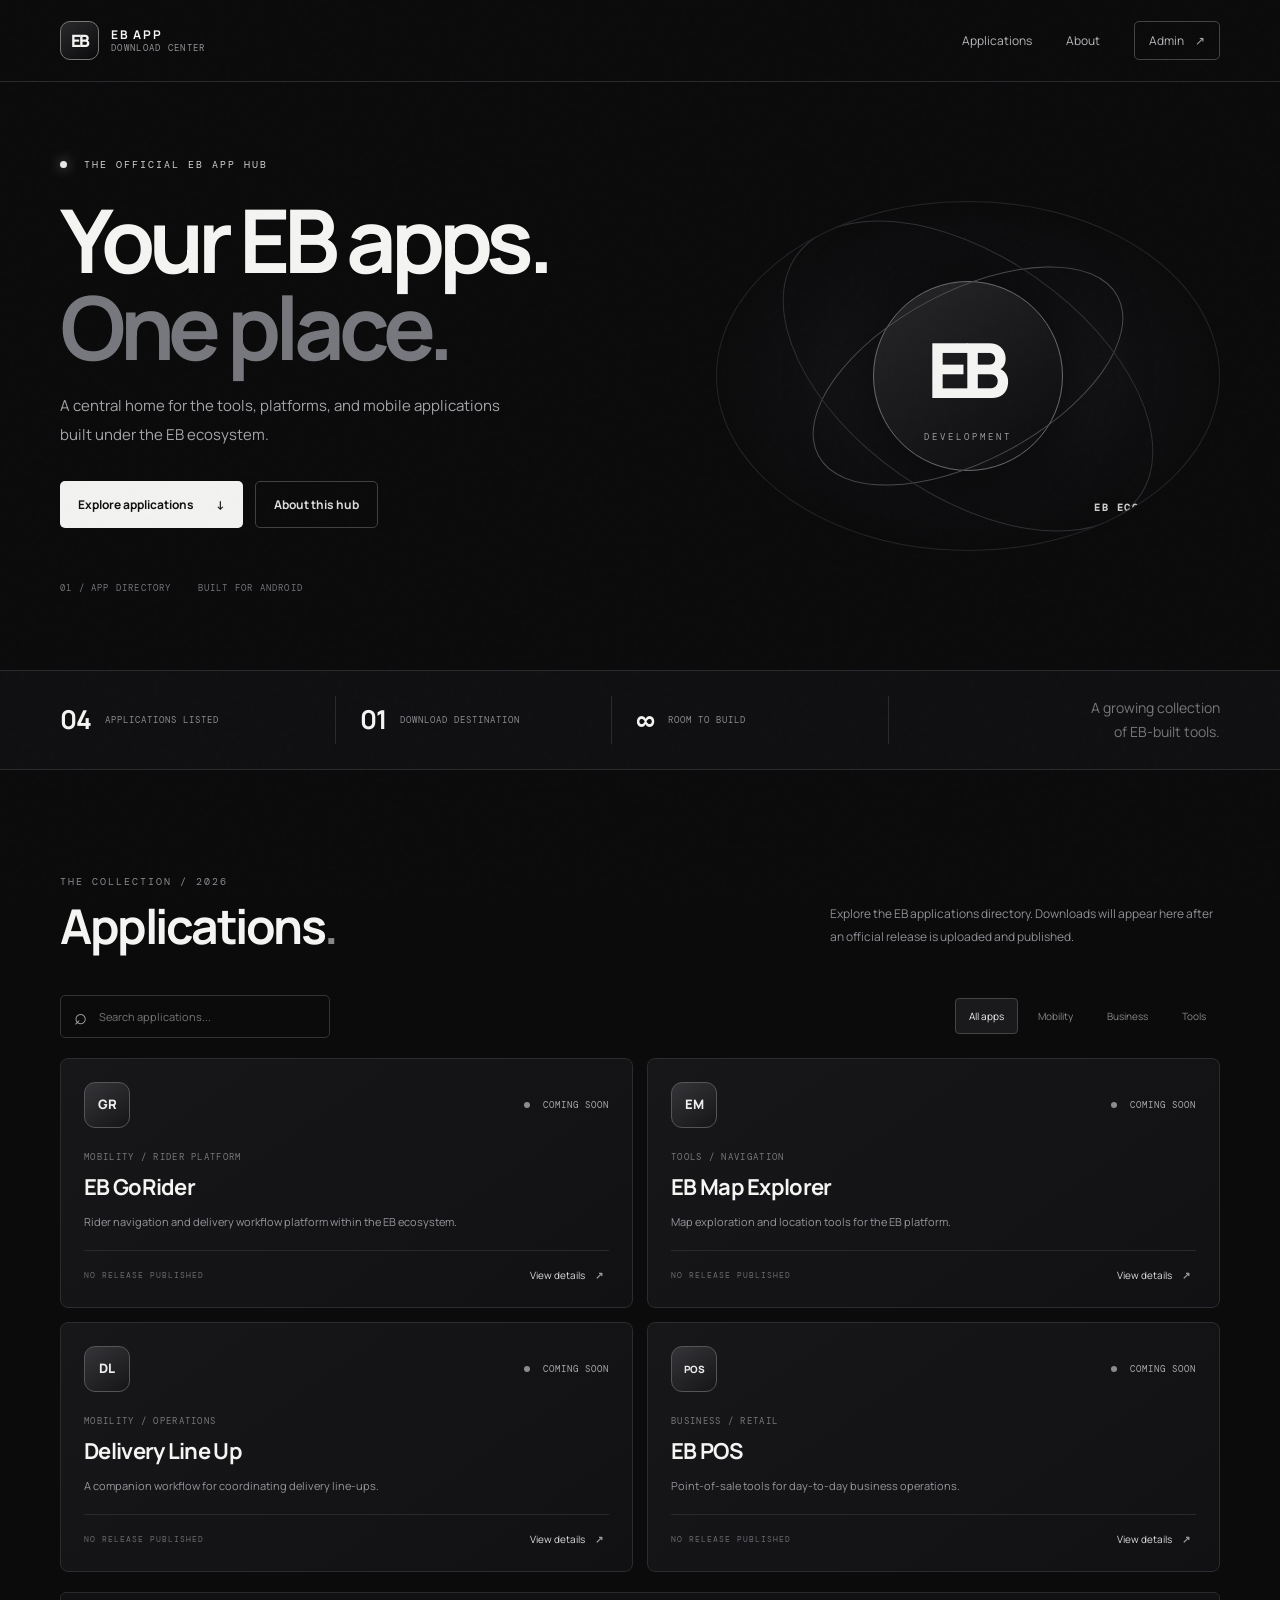
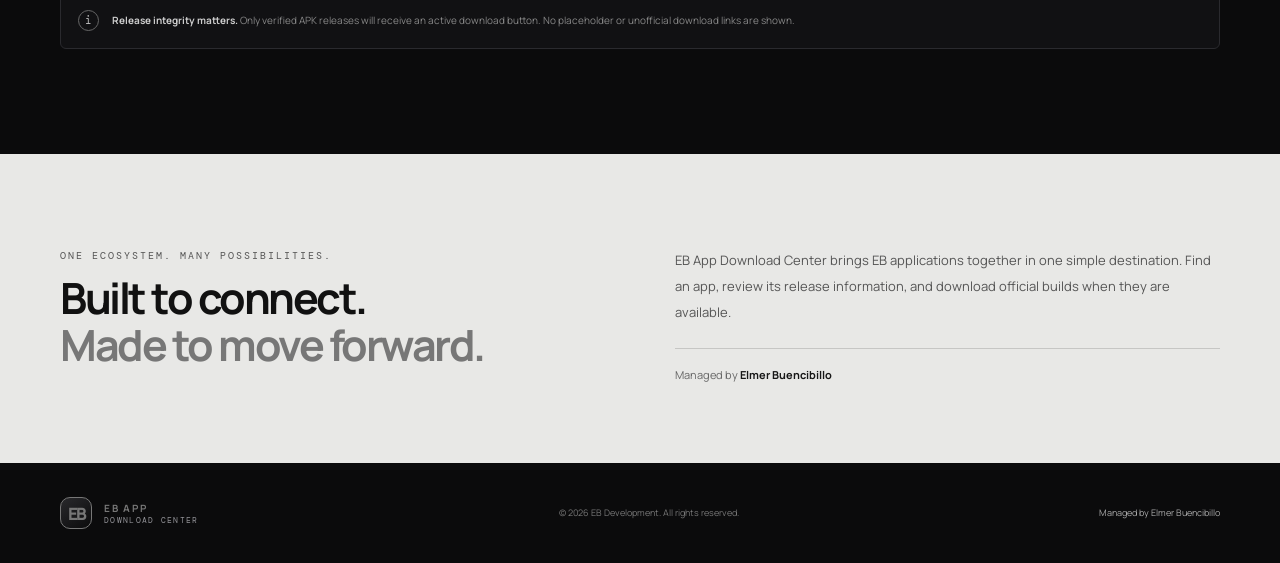
==== index.html @ 1809f17d "Initial EB App Download Center website" ====
<!doctype html>
<html lang="en">
<head>
  <meta charset="utf-8">
  <meta name="viewport" content="width=device-width, initial-scale=1">
  <meta name="theme-color" content="#0b0b0c">
  <meta name="description" content="EB App Download Center — official downloads for EB applications.">
  <title>EB App Download Center</title>
  <link rel="stylesheet" href="/assets/styles.css">
</head>
<body>
  <div class="noise"></div>
  <header class="topbar">
    <a class="brand" href="/" aria-label="EB App Download Center home">
      <span class="brand-mark">EB</span>
      <span class="brand-copy"><strong>EB APP</strong><small>DOWNLOAD CENTER</small></span>
    </a>
    <nav class="nav">
      <a href="#apps">Applications</a>
      <a href="#about">About</a>
      <a class="nav-admin" href="/admin/">Admin <span>↗</span></a>
    </nav>
  </header>

  <main>
    <section class="hero wrap">
      <div class="hero-copy">
        <div class="eyebrow"><span class="pulse"></span> THE OFFICIAL EB APP HUB</div>
        <h1>Your EB apps.<br><span>One place.</span></h1>
        <p class="hero-lead">A central home for the tools, platforms, and mobile applications built under the EB ecosystem.</p>
        <div class="hero-actions">
          <a class="button button-light" href="#apps">Explore applications <span>↓</span></a>
          <a class="button button-quiet" href="#about">About this hub</a>
        </div>
        <div class="hero-meta"><span>01 / APP DIRECTORY</span><span>BUILT FOR ANDROID</span></div>
      </div>
      <div class="hero-art" aria-label="EB monogram artwork">
        <div class="orbit orbit-one"></div><div class="orbit orbit-two"></div>
        <div class="hero-emblem"><span>EB</span><small>DEVELOPMENT</small></div>
        <div class="art-caption"><span>EST.</span><strong>EB ECOSYSTEM</strong></div>
      </div>
    </section>

    <section class="stats-strip">
      <div class="wrap stats-inner">
        <div><strong>04</strong><span>APPLICATIONS LISTED</span></div>
        <div><strong>01</strong><span>DOWNLOAD DESTINATION</span></div>
        <div><strong>∞</strong><span>ROOM TO BUILD</span></div>
        <div class="stats-note">A growing collection<br>of EB-built tools.</div>
      </div>
    </section>

    <section class="section wrap" id="apps">
      <div class="section-heading">
        <div><div class="eyebrow muted">THE COLLECTION / 2026</div><h2>Applications<span class="period">.</span></h2></div>
        <p>Explore the EB applications directory. Downloads will appear here after an official release is uploaded and published.</p>
      </div>
      <div class="toolbar">
        <label class="searchbox"><span>⌕</span><input id="searchInput" type="search" placeholder="Search applications..." aria-label="Search applications"></label>
        <div class="filters" role="group" aria-label="Filter applications">
          <button class="filter active" data-filter="all">All apps</button>
          <button class="filter" data-filter="mobility">Mobility</button>
          <button class="filter" data-filter="business">Business</button>
          <button class="filter" data-filter="tools">Tools</button>
        </div>
      </div>
      <div class="app-grid" id="appGrid">
        <article class="app-card featured" data-category="mobility" data-name="EB GoRider">
          <div class="card-top"><div class="app-icon icon-rider">GR</div><span class="status"><i></i> COMING SOON</span></div>
          <div class="card-body"><div class="card-kicker">MOBILITY / RIDER PLATFORM</div><h3>EB GoRider</h3><p>Rider navigation and delivery workflow platform within the EB ecosystem.</p></div>
          <div class="card-bottom"><span>NO RELEASE PUBLISHED</span><button class="details-btn" data-app="EB GoRider">View details <b>↗</b></button></div>
        </article>
        <article class="app-card" data-category="tools" data-name="EB Map Explorer">
          <div class="card-top"><div class="app-icon icon-map">EM</div><span class="status"><i></i> COMING SOON</span></div>
          <div class="card-body"><div class="card-kicker">TOOLS / NAVIGATION</div><h3>EB Map Explorer</h3><p>Map exploration and location tools for the EB platform.</p></div>
          <div class="card-bottom"><span>NO RELEASE PUBLISHED</span><button class="details-btn" data-app="EB Map Explorer">View details <b>↗</b></button></div>
        </article>
        <article class="app-card" data-category="mobility" data-name="Delivery Line Up">
          <div class="card-top"><div class="app-icon icon-delivery">DL</div><span class="status"><i></i> COMING SOON</span></div>
          <div class="card-body"><div class="card-kicker">MOBILITY / OPERATIONS</div><h3>Delivery Line Up</h3><p>A companion workflow for coordinating delivery line-ups.</p></div>
          <div class="card-bottom"><span>NO RELEASE PUBLISHED</span><button class="details-btn" data-app="Delivery Line Up">View details <b>↗</b></button></div>
        </article>
        <article class="app-card" data-category="business" data-name="EB POS">
          <div class="card-top"><div class="app-icon icon-pos">POS</div><span class="status"><i></i> COMING SOON</span></div>
          <div class="card-body"><div class="card-kicker">BUSINESS / RETAIL</div><h3>EB POS</h3><p>Point-of-sale tools for day-to-day business operations.</p></div>
          <div class="card-bottom"><span>NO RELEASE PUBLISHED</span><button class="details-btn" data-app="EB POS">View details <b>↗</b></button></div>
        </article>
      </div>
      <div class="empty-state" id="emptyState" hidden>No applications match your search.</div>
      <div class="release-note"><span class="note-icon">i</span><p><strong>Release integrity matters.</strong> Only verified APK releases will receive an active download button. No placeholder or unofficial download links are shown.</p></div>
    </section>

    <section class="about-band" id="about">
      <div class="wrap about-inner">
        <div><div class="eyebrow muted">ONE ECOSYSTEM. MANY POSSIBILITIES.</div><h2>Built to connect.<br><span>Made to move forward.</span></h2></div>
        <div class="about-copy"><p>EB App Download Center brings EB applications together in one simple destination. Find an app, review its release information, and download official builds when they are available.</p><span class="signature">Managed by <strong>Elmer Buencibillo</strong></span></div>
      </div>
    </section>
  </main>

  <footer class="footer wrap">
    <a class="brand footer-brand" href="/"><span class="brand-mark">EB</span><span class="brand-copy"><strong>EB APP</strong><small>DOWNLOAD CENTER</small></span></a>
    <span>© <span id="year"></span> EB Development. All rights reserved.</span>
    <span class="footer-owner">Managed by Elmer Buencibillo</span>
  </footer>

  <dialog id="appDialog" class="app-dialog">
    <button class="dialog-close" id="dialogClose" aria-label="Close details">×</button>
    <div class="eyebrow muted">APPLICATION DETAILS</div>
    <div class="dialog-mark">EB</div>
    <h2 id="dialogTitle">Application</h2>
    <p id="dialogDescription"></p>
    <div class="dialog-status">NO RELEASE PUBLISHED YET</div>
    <button class="button button-disabled" disabled>Download unavailable</button>
    <small>Official APK downloads will be enabled after secure storage and release publishing are configured.</small>
  </dialog>
  <script src="/assets/app.js"></script>
</body>
</html>
---- assets/styles.css ----
@import url('https://fonts.googleapis.com/css2?family=DM+Mono:wght@400;500&family=Manrope:wght@400;500;600;700;800&display=swap');
:root{--bg:#0b0b0c;--panel:#141416;--panel2:#1b1b1e;--line:#2b2b2f;--white:#f4f4f2;--muted:#929297;--soft:#c5c5c8;--mono:"DM Mono",monospace;--sans:"Manrope",Arial,sans-serif}
*{box-sizing:border-box}html{scroll-behavior:smooth}body{margin:0;background:var(--bg);color:var(--white);font-family:var(--sans);font-size:14px;line-height:1.6}a{color:inherit;text-decoration:none}button,input{font:inherit}.noise{position:fixed;inset:0;pointer-events:none;opacity:.035;z-index:5;background-image:url("data:image/svg+xml,%3Csvg viewBox='0 0 180 180' xmlns='http://www.w3.org/2000/svg'%3E%3Cfilter id='n'%3E%3CfeTurbulence type='fractalNoise' baseFrequency='.9' numOctaves='3' stitchTiles='stitch'/%3E%3C/filter%3E%3Crect width='100%25' height='100%25' filter='url(%23n)' opacity='.35'/%3E%3C/svg%3E")}
.wrap{width:min(1160px,calc(100% - 64px));margin-inline:auto}.topbar{height:82px;border-bottom:1px solid var(--line);display:flex;align-items:center;justify-content:space-between;padding:0 max(32px,calc((100% - 1160px)/2));position:relative;z-index:2;background:#0b0b0cf2}.brand{display:flex;align-items:center;gap:12px}.brand-mark{width:39px;height:39px;border:1px solid #777;border-radius:10px;display:grid;place-items:center;font-weight:800;letter-spacing:-2px;font-size:17px;background:linear-gradient(145deg,#29292c,#0b0b0c)}.brand-copy{display:grid;line-height:1.25;letter-spacing:1.7px}.brand-copy strong{font-size:12px}.brand-copy small{font:9px var(--mono);color:var(--muted);letter-spacing:1.3px}.nav{display:flex;align-items:center;gap:34px;color:#b8b8bc;font-size:12px}.nav a:hover{color:#fff}.nav-admin{border:1px solid #444;padding:9px 14px;border-radius:5px}.nav-admin span{padding-left:9px;color:#aaa}
.hero{min-height:530px;display:grid;grid-template-columns:1.1fr .9fr;align-items:center;gap:40px;padding-block:76px}.eyebrow{font:10px var(--mono);letter-spacing:2px;color:#d0d0d2}.muted{color:#89898f}.pulse{display:inline-block;width:7px;height:7px;border-radius:50%;background:#e7e7e7;margin-right:9px;box-shadow:0 0 13px #fff8}.hero h1{font-size:clamp(54px,7vw,88px);letter-spacing:-6px;line-height:.99;margin:25px 0 22px;font-weight:700}.hero h1 span{color:#77777e}.hero-lead{color:#a4a4aa;max-width:470px;font-size:15px;line-height:1.9}.hero-actions{display:flex;gap:12px;margin-top:32px}.button{border:0;border-radius:5px;padding:13px 18px;font-size:12px;font-weight:700;display:inline-flex;gap:22px;align-items:center;cursor:pointer}.button-light{background:#f2f2f0;color:#111}.button-light:hover{background:#d1d1d1}.button-quiet{border:1px solid #414145;color:#ddd;background:transparent}.button-quiet:hover{background:#1b1b1e}.hero-meta{display:flex;gap:26px;margin-top:54px;color:#737379;font:9px var(--mono);letter-spacing:1.2px}.hero-art{height:350px;position:relative;display:grid;place-items:center;overflow:hidden;background:radial-gradient(ellipse at center,#242427 0%,#101012 47%,#0b0b0c 72%);border:1px solid #252529;border-radius:50%}.orbit{position:absolute;border:1px solid #4a4a4f;border-radius:50%;transform:rotate(-28deg)}.orbit-one{width:340px;height:170px}.orbit-two{width:420px;height:240px;transform:rotate(35deg);border-color:#303034}.hero-emblem{width:190px;height:190px;border:1px solid #69696e;border-radius:50%;display:grid;align-content:center;justify-items:center;background:linear-gradient(145deg,#27272a,#0b0b0c);box-shadow:0 0 80px #000}.hero-emblem span{font-size:76px;font-weight:800;letter-spacing:-10px;padding-right:9px}.hero-emblem small{font:9px var(--mono);letter-spacing:3px;color:#9a9a9f}.art-caption{position:absolute;bottom:36px;right:35px;display:grid;text-align:right;font:9px var(--mono);letter-spacing:1.5px;color:#777}.art-caption strong{color:#ccc;font-size:10px}
.stats-strip{border-block:1px solid var(--line);background:#101012}.stats-inner{display:grid;grid-template-columns:repeat(3,1fr) 1.2fr;padding-block:25px}.stats-inner>div{display:flex;align-items:center;gap:14px;border-right:1px solid var(--line);padding-left:24px}.stats-inner>div:first-child{padding-left:0}.stats-inner strong{font-size:26px;letter-spacing:-1px}.stats-inner span{font:9px var(--mono);letter-spacing:1px;color:#8a8a90}.stats-inner .stats-note{border:0;justify-content:flex-end;text-align:right;line-height:1.7;color:#777}
.section{padding-block:105px}.section-heading{display:flex;justify-content:space-between;align-items:end;gap:30px}.section-heading h2,.about-inner h2{font-size:48px;letter-spacing:-2.5px;line-height:1.1;margin:12px 0 0}.period{color:#888}.section-heading>p{max-width:390px;color:#8f8f95;font-size:12px;line-height:1.9;margin:0 0 4px}.toolbar{display:flex;justify-content:space-between;gap:20px;align-items:center;margin:42px 0 20px}.searchbox{height:43px;border:1px solid #333338;border-radius:5px;display:flex;align-items:center;gap:10px;padding:0 13px;width:270px;color:#aaa}.searchbox span{font-size:22px}.searchbox input{background:none;border:0;outline:0;color:#eee;width:100%;font-size:11px}.filters{display:flex;gap:6px}.filter{border:1px solid transparent;background:none;color:#888;padding:9px 13px;border-radius:4px;font-size:10px;cursor:pointer}.filter:hover,.filter.active{border-color:#444;background:#1a1a1d;color:#eee}.app-grid{display:grid;grid-template-columns:repeat(2,1fr);gap:14px}.app-card{background:linear-gradient(145deg,#171719,#111113);border:1px solid #2b2b30;border-radius:8px;padding:23px;min-height:245px;display:flex;flex-direction:column;transition:.2s}.app-card:hover{border-color:#666;transform:translateY(-2px)}.card-top,.card-bottom{display:flex;align-items:center;justify-content:space-between}.app-icon{width:46px;height:46px;border-radius:11px;border:1px solid #555;display:grid;place-items:center;font-size:13px;font-weight:800;background:linear-gradient(145deg,#353539,#151517);color:#eee}.icon-pos{font-size:10px;letter-spacing:-.5px}.status{font:9px var(--mono);letter-spacing:1px;color:#aaa}.status i{display:inline-block;width:6px;height:6px;border-radius:50%;background:#8b8b90;margin-right:7px}.card-body{padding:23px 0 18px;flex:1}.card-kicker{font:9px var(--mono);letter-spacing:1.3px;color:#777}.card-body h3{font-size:22px;letter-spacing:-.7px;margin:7px 0}.card-body p{font-size:11px;color:#96969c;max-width:390px;margin:0;line-height:1.8}.card-bottom{border-top:1px solid #29292d;padding-top:15px}.card-bottom>span{font:8px var(--mono);letter-spacing:1px;color:#69696f}.details-btn{background:none;border:0;color:#ddd;font-size:10px;cursor:pointer}.details-btn b{margin-left:8px;color:#999}.release-note{display:flex;gap:13px;align-items:center;padding:17px;border:1px solid #2a2a2e;border-radius:6px;margin-top:20px;background:#111113}.note-icon{width:21px;height:21px;border:1px solid #666;border-radius:50%;display:grid;place-items:center;font:11px var(--mono);color:#bbb;flex:none}.release-note p{margin:0;color:#888;font-size:10px;line-height:1.7}.release-note strong{color:#ccc}.empty-state{padding:40px;text-align:center;color:#999;border:1px dashed #444}.about-band{background:#e8e8e6;color:#111;padding:80px 0}.about-inner{display:grid;grid-template-columns:1fr 1fr;gap:70px;align-items:center}.about-inner .eyebrow{color:#555}.about-inner h2{font-size:43px}.about-inner h2 span{color:#777}.about-copy p{color:#555;line-height:2;font-size:13px}.signature{display:block;border-top:1px solid #c6c6c4;padding-top:17px;margin-top:23px;color:#666;font-size:11px}.signature strong{color:#171717}.footer{min-height:100px;display:flex;align-items:center;justify-content:space-between;gap:20px;color:#777;font-size:9px}.footer-brand .brand-mark{width:32px;height:32px}.footer-brand .brand-copy strong{font-size:10px}.footer-brand .brand-copy small{font-size:8px}.footer-owner{color:#aaa}
.app-dialog{background:#171719;color:#eee;border:1px solid #555;border-radius:9px;width:min(430px,calc(100% - 30px));padding:32px;box-shadow:0 20px 100px #000}.app-dialog::backdrop{background:#000b;backdrop-filter:blur(5px)}.dialog-close{position:absolute;right:17px;top:10px;background:none;border:0;color:#aaa;font-size:27px;cursor:pointer}.dialog-mark{margin-top:25px;width:55px;height:55px;border:1px solid #666;border-radius:13px;display:grid;place-items:center;font-weight:800}.app-dialog h2{font-size:27px;margin:14px 0 5px}.app-dialog p{color:#aaa;font-size:12px;line-height:1.8}.dialog-status{border:1px solid #444;padding:10px;margin:22px 0;font:9px var(--mono);letter-spacing:1px;color:#bbb}.button-disabled{background:#38383c;color:#888;cursor:not-allowed;width:100%;justify-content:center}.app-dialog>small{display:block;color:#777;font-size:9px;margin-top:13px;line-height:1.7}
@media(max-width:760px){.wrap{width:calc(100% - 36px)}.topbar{height:70px;padding:0 18px}.nav{gap:14px;font-size:10px}.nav>a:first-child{display:none}.hero{grid-template-columns:1fr;padding-block:65px 35px;gap:30px}.hero h1{font-size:62px;letter-spacing:-4px}.hero-art{height:280px;width:min(100%,400px);margin:auto}.hero-emblem{width:155px;height:155px}.hero-emblem span{font-size:61px}.orbit-one{width:280px}.orbit-two{width:340px}.stats-inner{grid-template-columns:repeat(3,1fr);gap:10px;padding-block:20px}.stats-inner>div{padding:0 7px;gap:7px;display:grid}.stats-inner strong{font-size:21px}.stats-inner span{font-size:7px}.stats-inner .stats-note{display:none}.section{padding-block:70px}.section-heading{display:block}.section-heading h2{font-size:41px}.section-heading>p{margin-top:15px}.toolbar{display:block;margin-top:27px}.searchbox{width:100%}.filters{margin-top:10px;overflow:auto}.filter{white-space:nowrap}.app-grid{grid-template-columns:1fr}.app-card{min-height:225px}.about-band{padding:60px 0}.about-inner{grid-template-columns:1fr;gap:22px}.about-inner h2{font-size:37px}.footer{padding-block:25px;flex-wrap:wrap}.footer>span{width:calc(50% - 10px)}.footer-owner{text-align:right}.hero-meta{margin-top:35px;gap:15px;font-size:8px}}
@media(prefers-reduced-motion:reduce){*{scroll-behavior:auto!important;transition:none!important}}
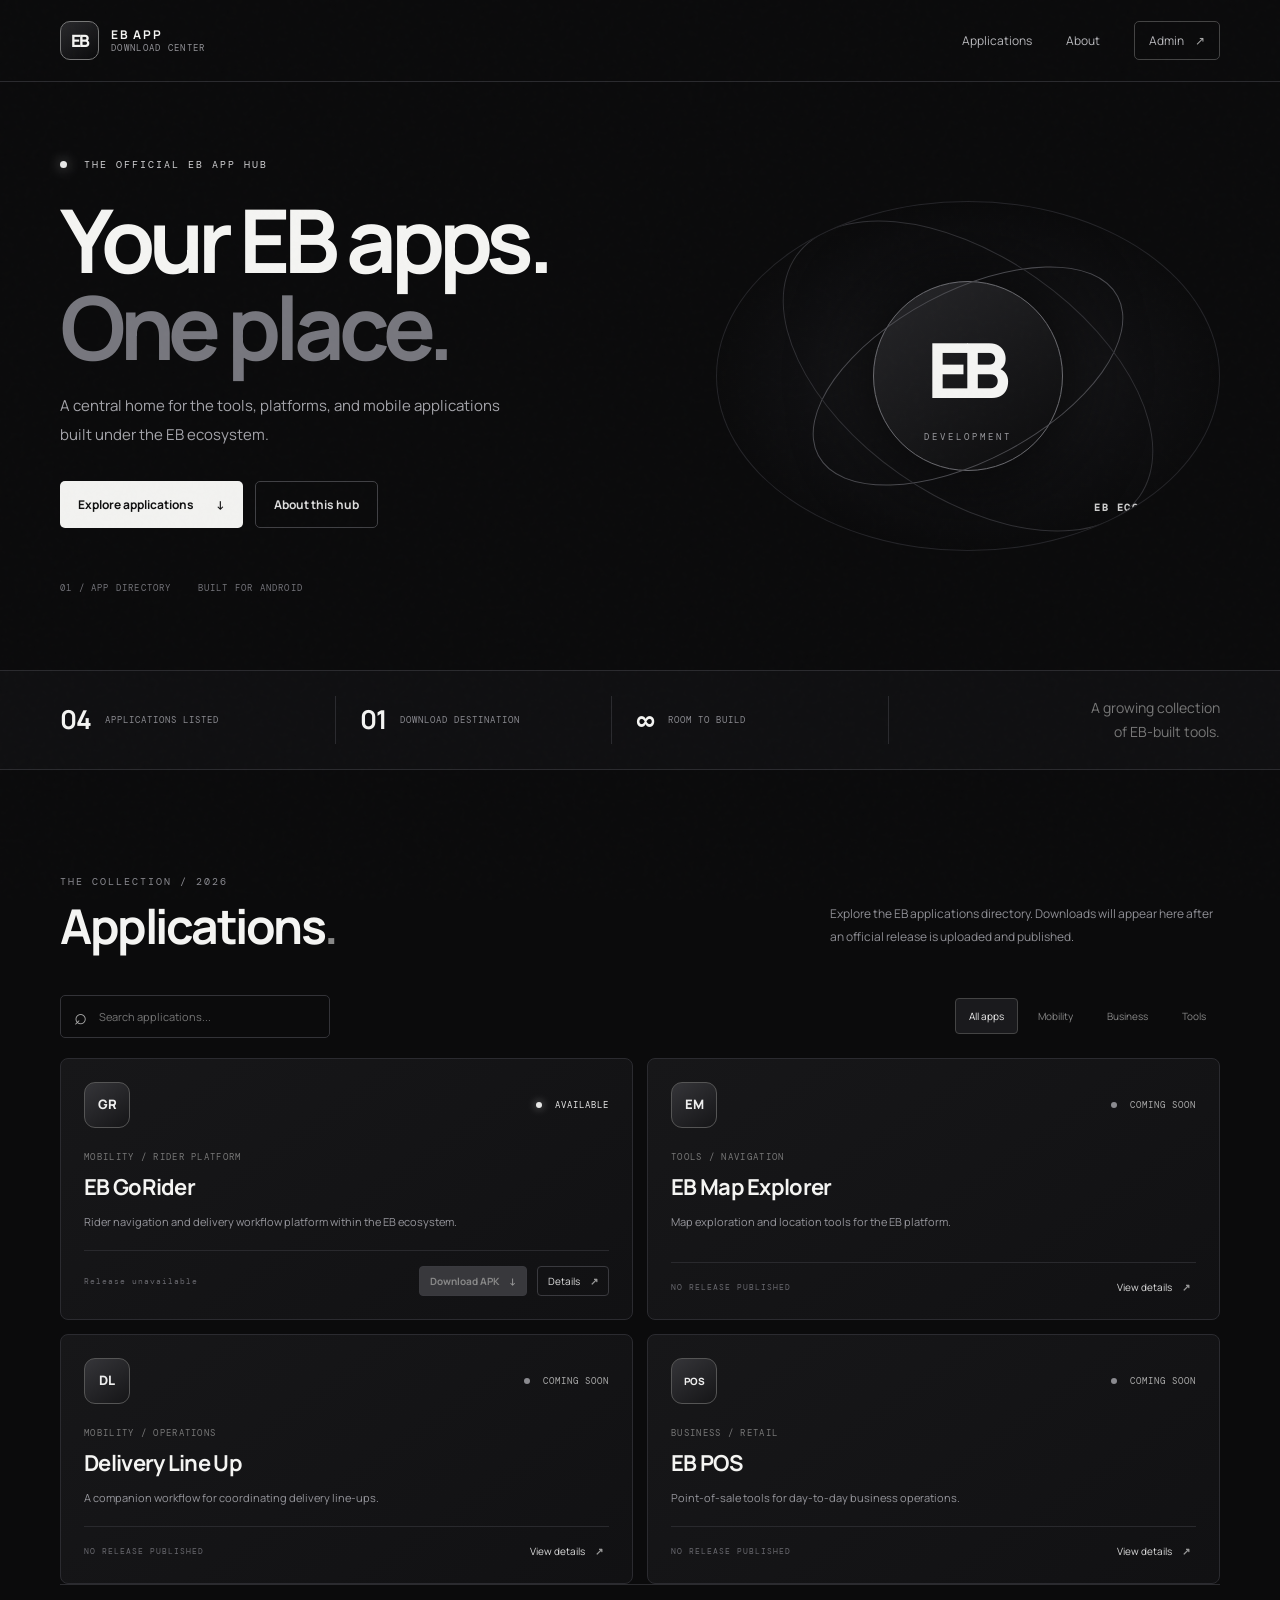
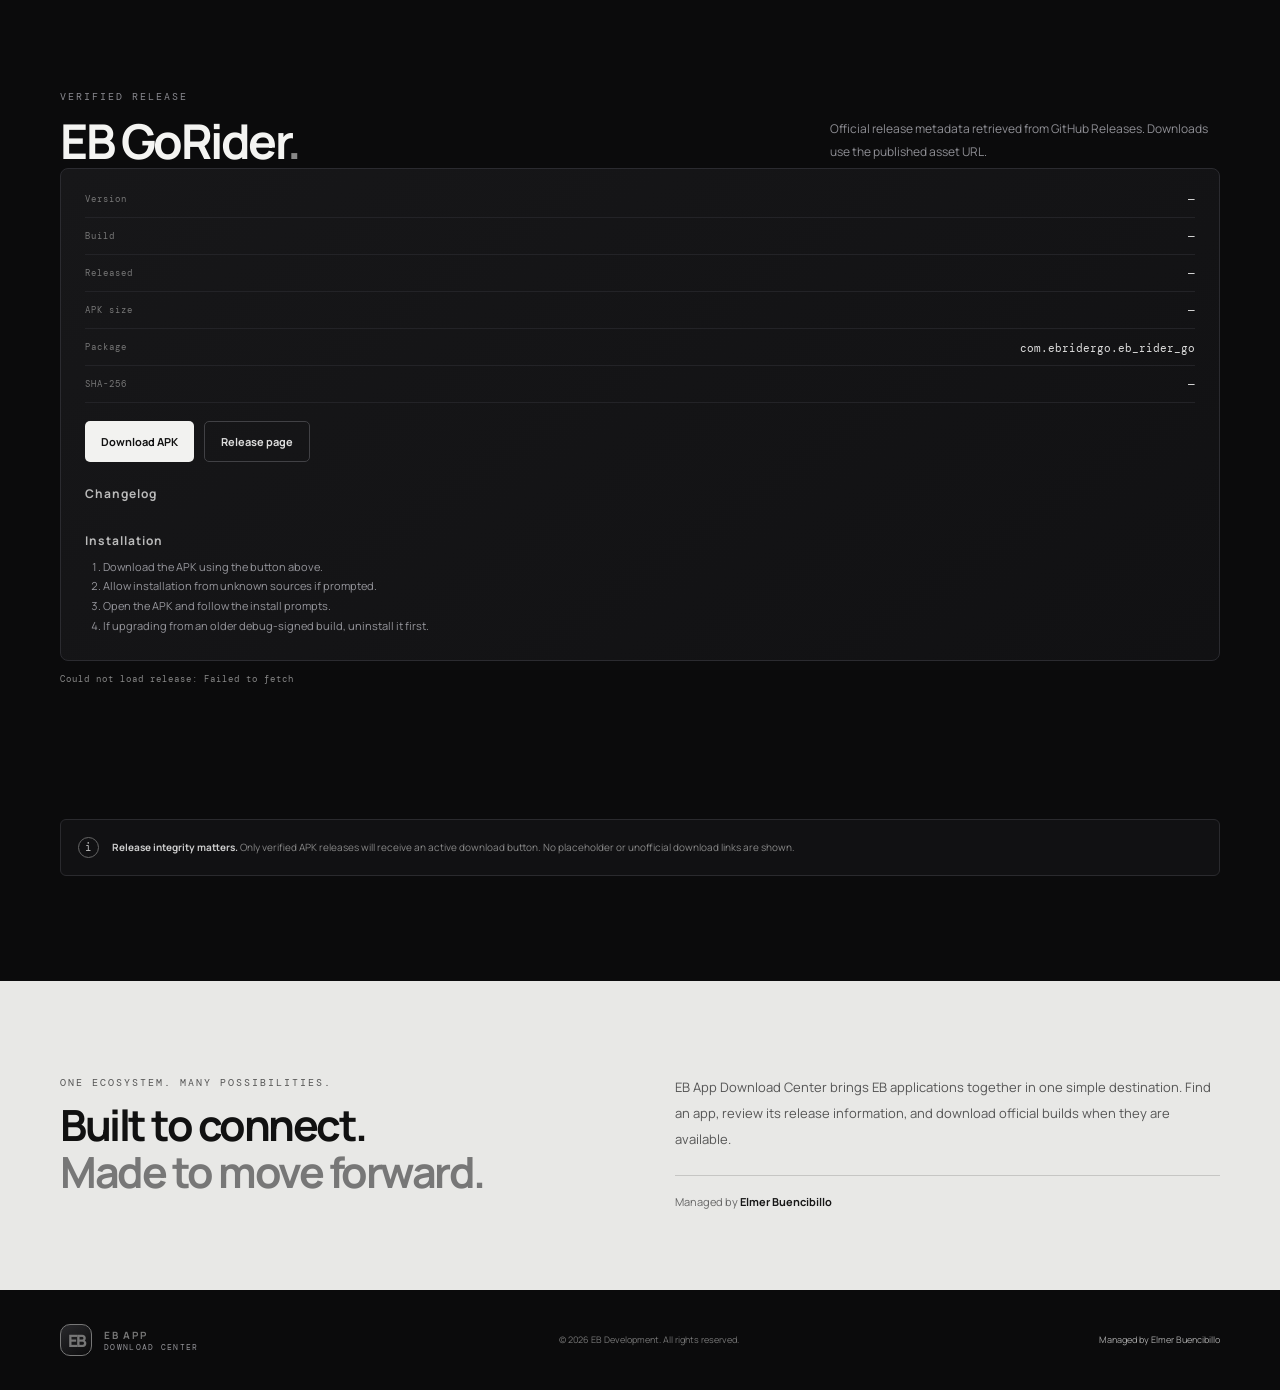
==== commit 0de49a39: "feat: publish EB GoRider v1.0.5 via GitHub Releases on Download Center" ====
--- a/index.html
+++ b/index.html
@@ -65,10 +65,16 @@
         </div>
       </div>
       <div class="app-grid" id="appGrid">
-        <article class="app-card featured" data-category="mobility" data-name="EB GoRider">
-          <div class="card-top"><div class="app-icon icon-rider">GR</div><span class="status"><i></i> COMING SOON</span></div>
+        <article class="app-card featured" data-category="mobility" data-name="EB GoRider" data-release-tag="eb-gorider-v1.0.5">
+          <div class="card-top"><div class="app-icon icon-rider">GR</div><span class="status status-available"><i></i> AVAILABLE</span></div>
           <div class="card-body"><div class="card-kicker">MOBILITY / RIDER PLATFORM</div><h3>EB GoRider</h3><p>Rider navigation and delivery workflow platform within the EB ecosystem.</p></div>
-          <div class="card-bottom"><span>NO RELEASE PUBLISHED</span><button class="details-btn" data-app="EB GoRider">View details <b>↗</b></button></div>
+          <div class="card-bottom">
+            <span class="release-summary" id="gorider-summary">Loading release…</span>
+            <div class="card-actions">
+              <a class="details-btn download-btn" id="gorider-download" href="#" aria-disabled="true" rel="noopener noreferrer">Download APK <b>↓</b></a>
+              <button class="details-btn" data-app="EB GoRider">Details <b>↗</b></button>
+            </div>
+          </div>
         </article>
         <article class="app-card" data-category="tools" data-name="EB Map Explorer">
           <div class="card-top"><div class="app-icon icon-map">EM</div><span class="status"><i></i> COMING SOON</span></div>
@@ -87,6 +93,39 @@
         </article>
       </div>
       <div class="empty-state" id="emptyState" hidden>No applications match your search.</div>
+
+      <section class="section release-section" id="release">
+        <div class="section-heading">
+          <div><div class="eyebrow muted">VERIFIED RELEASE</div><h2>EB GoRider<span class="period">.</span></h2></div>
+          <p>Official release metadata retrieved from GitHub Releases. Downloads use the published asset URL.</p>
+        </div>
+        <div class="release-card" id="gorider-release">
+          <div class="release-row"><span>Version</span><strong id="rel-version">—</strong></div>
+          <div class="release-row"><span>Build</span><strong id="rel-build">—</strong></div>
+          <div class="release-row"><span>Released</span><strong id="rel-date">—</strong></div>
+          <div class="release-row"><span>APK size</span><strong id="rel-size">—</strong></div>
+          <div class="release-row"><span>Package</span><strong>com.ebridergo.eb_rider_go</strong></div>
+          <div class="release-row"><span>SHA-256</span><code id="rel-sha">—</code></div>
+          <div class="release-actions">
+            <a class="button button-light" id="rel-download" href="#" aria-disabled="true" rel="noopener noreferrer">Download APK</a>
+            <a class="button button-quiet" id="rel-page" href="#" target="_blank" rel="noopener noreferrer">Release page</a>
+          </div>
+          <div class="release-changelog">
+            <h3>Changelog</h3>
+            <ul id="rel-changelog"></ul>
+          </div>
+          <div class="release-install">
+            <h3>Installation</h3>
+            <ol>
+              <li>Download the APK using the button above.</li>
+              <li>Allow installation from unknown sources if prompted.</li>
+              <li>Open the APK and follow the install prompts.</li>
+              <li>If upgrading from an older debug-signed build, uninstall it first.</li>
+            </ol>
+          </div>
+        </div>
+        <p class="release-status" id="rel-status">Loading release from GitHub…</p>
+      </section>
       <div class="release-note"><span class="note-icon">i</span><p><strong>Release integrity matters.</strong> Only verified APK releases will receive an active download button. No placeholder or unofficial download links are shown.</p></div>
     </section>
 
@@ -110,9 +149,9 @@
     <div class="dialog-mark">EB</div>
     <h2 id="dialogTitle">Application</h2>
     <p id="dialogDescription"></p>
-    <div class="dialog-status">NO RELEASE PUBLISHED YET</div>
-    <button class="button button-disabled" disabled>Download unavailable</button>
-    <small>Official APK downloads will be enabled after secure storage and release publishing are configured.</small>
+    <div class="dialog-status" id="dialogStatus">NO RELEASE PUBLISHED YET</div>
+    <a class="button button-disabled" id="dialogDownload" aria-disabled="true" href="#">Download unavailable</a>
+    <small id="dialogSmall">Official APK downloads will be enabled after a verified release is published.</small>
   </dialog>
   <script src="/assets/app.js"></script>
 </body>
--- a/assets/styles.css
+++ b/assets/styles.css
@@ -7,4 +7,5 @@
 .section{padding-block:105px}.section-heading{display:flex;justify-content:space-between;align-items:end;gap:30px}.section-heading h2,.about-inner h2{font-size:48px;letter-spacing:-2.5px;line-height:1.1;margin:12px 0 0}.period{color:#888}.section-heading>p{max-width:390px;color:#8f8f95;font-size:12px;line-height:1.9;margin:0 0 4px}.toolbar{display:flex;justify-content:space-between;gap:20px;align-items:center;margin:42px 0 20px}.searchbox{height:43px;border:1px solid #333338;border-radius:5px;display:flex;align-items:center;gap:10px;padding:0 13px;width:270px;color:#aaa}.searchbox span{font-size:22px}.searchbox input{background:none;border:0;outline:0;color:#eee;width:100%;font-size:11px}.filters{display:flex;gap:6px}.filter{border:1px solid transparent;background:none;color:#888;padding:9px 13px;border-radius:4px;font-size:10px;cursor:pointer}.filter:hover,.filter.active{border-color:#444;background:#1a1a1d;color:#eee}.app-grid{display:grid;grid-template-columns:repeat(2,1fr);gap:14px}.app-card{background:linear-gradient(145deg,#171719,#111113);border:1px solid #2b2b30;border-radius:8px;padding:23px;min-height:245px;display:flex;flex-direction:column;transition:.2s}.app-card:hover{border-color:#666;transform:translateY(-2px)}.card-top,.card-bottom{display:flex;align-items:center;justify-content:space-between}.app-icon{width:46px;height:46px;border-radius:11px;border:1px solid #555;display:grid;place-items:center;font-size:13px;font-weight:800;background:linear-gradient(145deg,#353539,#151517);color:#eee}.icon-pos{font-size:10px;letter-spacing:-.5px}.status{font:9px var(--mono);letter-spacing:1px;color:#aaa}.status i{display:inline-block;width:6px;height:6px;border-radius:50%;background:#8b8b90;margin-right:7px}.card-body{padding:23px 0 18px;flex:1}.card-kicker{font:9px var(--mono);letter-spacing:1.3px;color:#777}.card-body h3{font-size:22px;letter-spacing:-.7px;margin:7px 0}.card-body p{font-size:11px;color:#96969c;max-width:390px;margin:0;line-height:1.8}.card-bottom{border-top:1px solid #29292d;padding-top:15px}.card-bottom>span{font:8px var(--mono);letter-spacing:1px;color:#69696f}.details-btn{background:none;border:0;color:#ddd;font-size:10px;cursor:pointer}.details-btn b{margin-left:8px;color:#999}.release-note{display:flex;gap:13px;align-items:center;padding:17px;border:1px solid #2a2a2e;border-radius:6px;margin-top:20px;background:#111113}.note-icon{width:21px;height:21px;border:1px solid #666;border-radius:50%;display:grid;place-items:center;font:11px var(--mono);color:#bbb;flex:none}.release-note p{margin:0;color:#888;font-size:10px;line-height:1.7}.release-note strong{color:#ccc}.empty-state{padding:40px;text-align:center;color:#999;border:1px dashed #444}.about-band{background:#e8e8e6;color:#111;padding:80px 0}.about-inner{display:grid;grid-template-columns:1fr 1fr;gap:70px;align-items:center}.about-inner .eyebrow{color:#555}.about-inner h2{font-size:43px}.about-inner h2 span{color:#777}.about-copy p{color:#555;line-height:2;font-size:13px}.signature{display:block;border-top:1px solid #c6c6c4;padding-top:17px;margin-top:23px;color:#666;font-size:11px}.signature strong{color:#171717}.footer{min-height:100px;display:flex;align-items:center;justify-content:space-between;gap:20px;color:#777;font-size:9px}.footer-brand .brand-mark{width:32px;height:32px}.footer-brand .brand-copy strong{font-size:10px}.footer-brand .brand-copy small{font-size:8px}.footer-owner{color:#aaa}
 .app-dialog{background:#171719;color:#eee;border:1px solid #555;border-radius:9px;width:min(430px,calc(100% - 30px));padding:32px;box-shadow:0 20px 100px #000}.app-dialog::backdrop{background:#000b;backdrop-filter:blur(5px)}.dialog-close{position:absolute;right:17px;top:10px;background:none;border:0;color:#aaa;font-size:27px;cursor:pointer}.dialog-mark{margin-top:25px;width:55px;height:55px;border:1px solid #666;border-radius:13px;display:grid;place-items:center;font-weight:800}.app-dialog h2{font-size:27px;margin:14px 0 5px}.app-dialog p{color:#aaa;font-size:12px;line-height:1.8}.dialog-status{border:1px solid #444;padding:10px;margin:22px 0;font:9px var(--mono);letter-spacing:1px;color:#bbb}.button-disabled{background:#38383c;color:#888;cursor:not-allowed;width:100%;justify-content:center}.app-dialog>small{display:block;color:#777;font-size:9px;margin-top:13px;line-height:1.7}
 @media(max-width:760px){.wrap{width:calc(100% - 36px)}.topbar{height:70px;padding:0 18px}.nav{gap:14px;font-size:10px}.nav>a:first-child{display:none}.hero{grid-template-columns:1fr;padding-block:65px 35px;gap:30px}.hero h1{font-size:62px;letter-spacing:-4px}.hero-art{height:280px;width:min(100%,400px);margin:auto}.hero-emblem{width:155px;height:155px}.hero-emblem span{font-size:61px}.orbit-one{width:280px}.orbit-two{width:340px}.stats-inner{grid-template-columns:repeat(3,1fr);gap:10px;padding-block:20px}.stats-inner>div{padding:0 7px;gap:7px;display:grid}.stats-inner strong{font-size:21px}.stats-inner span{font-size:7px}.stats-inner .stats-note{display:none}.section{padding-block:70px}.section-heading{display:block}.section-heading h2{font-size:41px}.section-heading>p{margin-top:15px}.toolbar{display:block;margin-top:27px}.searchbox{width:100%}.filters{margin-top:10px;overflow:auto}.filter{white-space:nowrap}.app-grid{grid-template-columns:1fr}.app-card{min-height:225px}.about-band{padding:60px 0}.about-inner{grid-template-columns:1fr;gap:22px}.about-inner h2{font-size:37px}.footer{padding-block:25px;flex-wrap:wrap}.footer>span{width:calc(50% - 10px)}.footer-owner{text-align:right}.hero-meta{margin-top:35px;gap:15px;font-size:8px}}
+.status-available{color:#e7e7e7}.status-available i{background:#e7e7e7;box-shadow:0 0 8px #fff8}.card-actions{display:flex;gap:10px;align-items:center;flex-wrap:wrap}.card-actions .details-btn{border:1px solid #3a3a3f;padding:6px 10px;border-radius:4px}.card-actions .details-btn:hover{border-color:#666;background:#1b1b1e}.download-btn{color:#111;background:#f2f2f0;padding:6px 10px;border-radius:4px;font-weight:700}.download-btn:hover{background:#d1d1d1}.download-btn[aria-disabled="true"]{background:#38383c;color:#888;cursor:not-allowed;pointer-events:none}.release-section{border-top:1px solid var(--line)}.release-card{background:linear-gradient(145deg,#171719,#111113);border:1px solid #2b2b30;border-radius:8px;padding:24px;display:grid;gap:12px}.release-row{display:flex;justify-content:space-between;gap:16px;border-bottom:1px solid #232327;padding-bottom:10px}.release-row:last-of-type{border-bottom:0}.release-row span{font:9px var(--mono);letter-spacing:1px;color:#777}.release-row strong,.release-row code{font:11px var(--mono);color:#ddd;word-break:break-all}.release-actions{display:flex;gap:10px;flex-wrap:wrap;margin-top:6px}.release-actions .button{padding:11px 16px;font-size:11px}.release-changelog h3,.release-install h3{font-size:12px;letter-spacing:1px;margin:10px 0 6px;color:#bbb}.release-changelog ul{margin:0;padding-left:18px;color:#96969c;font-size:11px;line-height:1.8}.release-install ol{margin:0;padding-left:18px;color:#96969c;font-size:11px;line-height:1.8}.release-status{font:9px var(--mono);letter-spacing:1px;color:#888;margin-top:12px}@media(max-width:760px){.release-row{flex-direction:column;gap:4px}.release-actions .button{width:100%;justify-content:center}}
 @media(prefers-reduced-motion:reduce){*{scroll-behavior:auto!important;transition:none!important}}
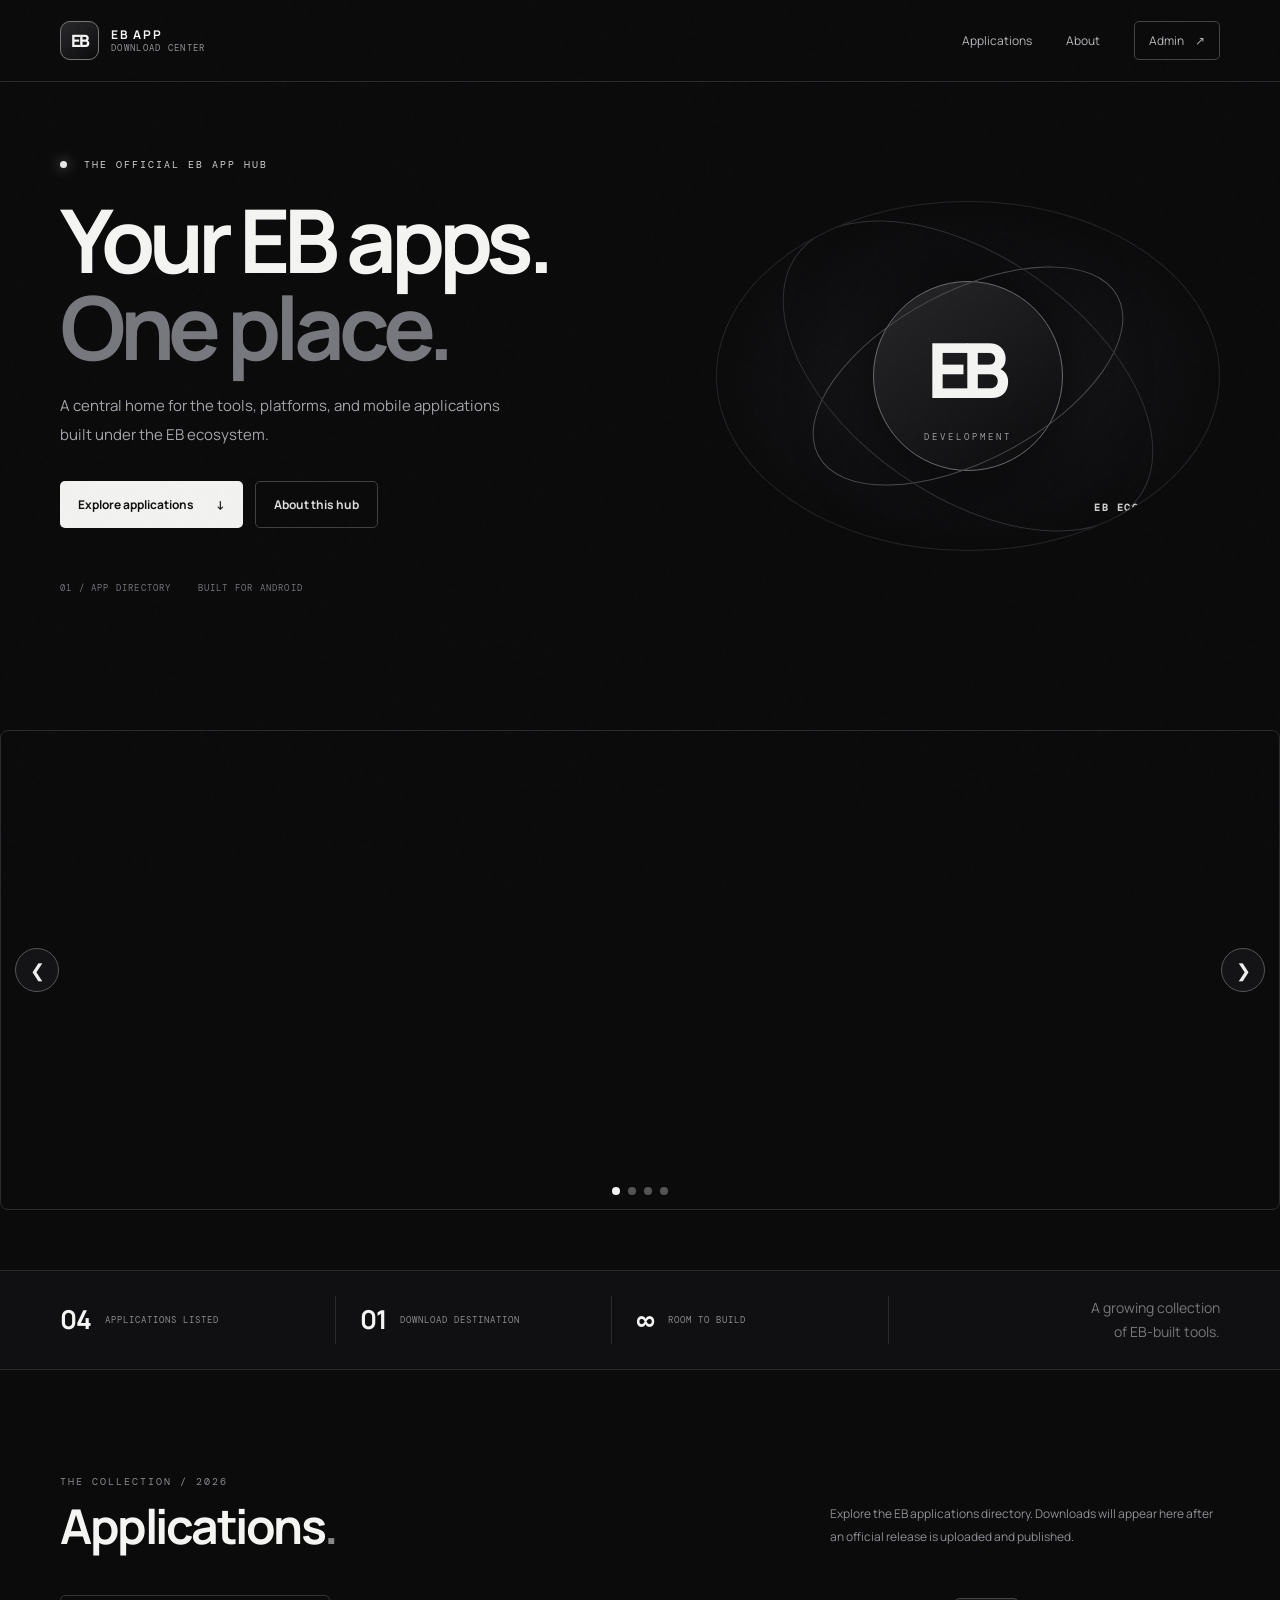
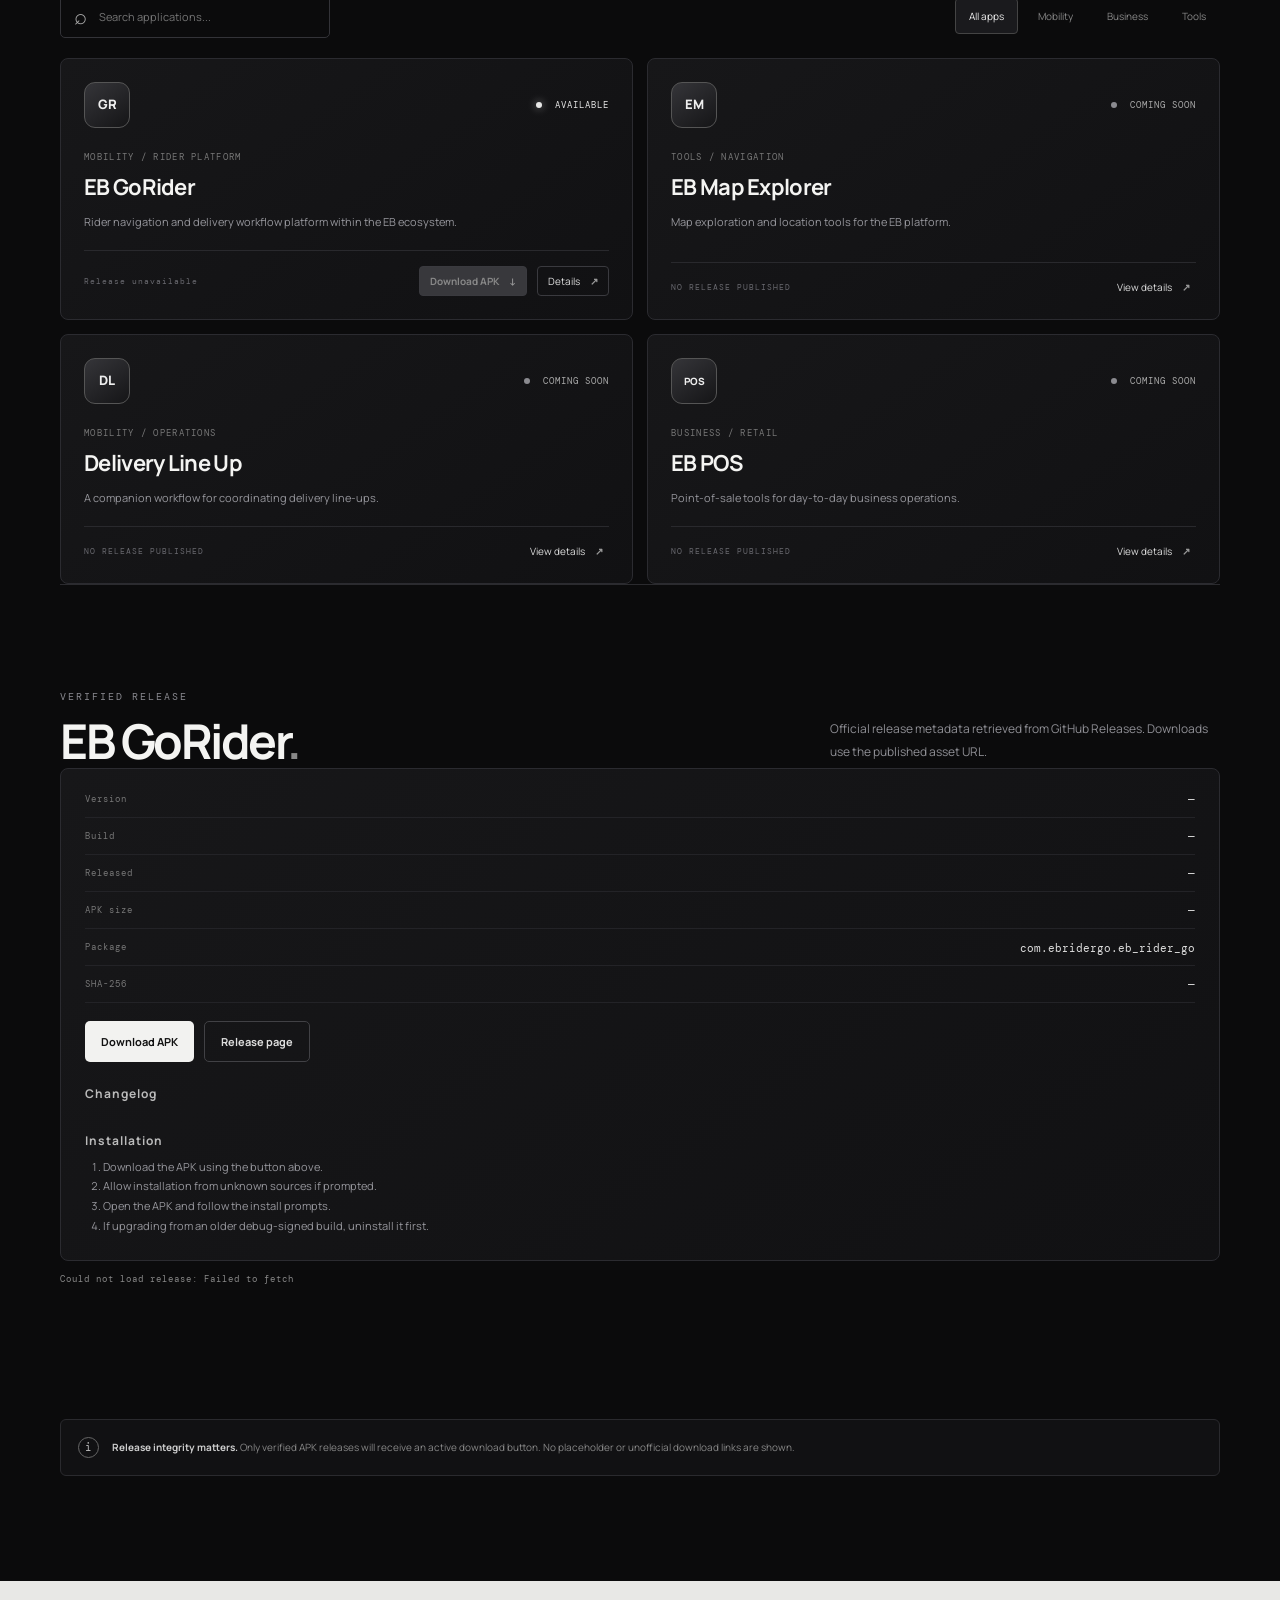
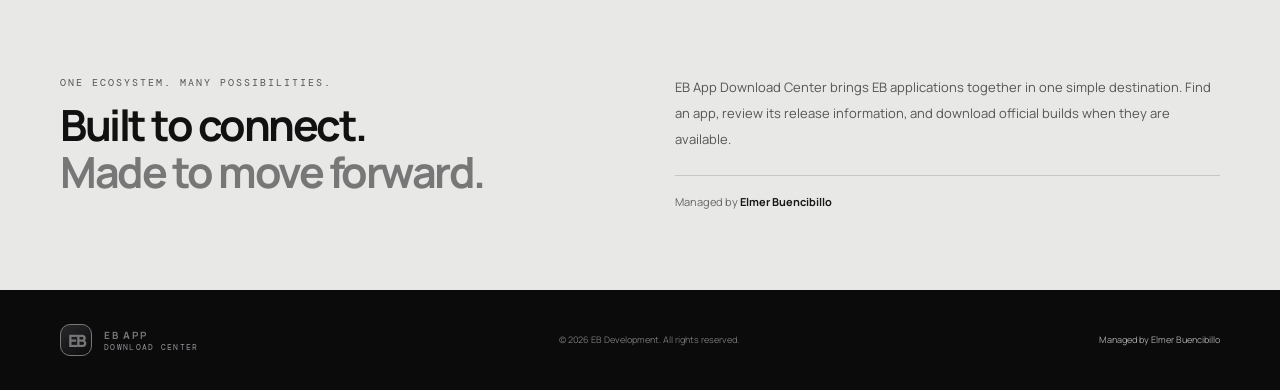
==== commit 59e8b861: "feat: add EB RIDE MOMENTS picture slideshow to homepage" ====
--- a/index.html
+++ b/index.html
@@ -38,6 +38,20 @@
         <div class="orbit orbit-one"></div><div class="orbit orbit-two"></div>
         <div class="hero-emblem"><span>EB</span><small>DEVELOPMENT</small></div>
         <div class="art-caption"><span>EST.</span><strong>EB ECOSYSTEM</strong></div>
+      </div>
+    </section>
+
+    <section class="slideshow-section" id="slideshow" aria-roledescription="carousel" aria-label="EB ride moments">
+      <div class="slideshow">
+        <div class="slideshow-track" id="slideshowTrack">
+          <figure class="slide"><img src="/assets/images/slides/ig-legendary-riders-at-sunset.png" alt="EB Legendary Riders at sunset"><figcaption>EB RIDE MOMENTS</figcaption></figure>
+          <figure class="slide"><img src="/assets/images/slides/ig-legendary-riders-at-sunset-1.png" alt="EB Legendary Riders at sunset"><figcaption>EB RIDE MOMENTS</figcaption></figure>
+          <figure class="slide"><img src="/assets/images/slides/ig-legendary-riders-at-sunset-3.png" alt="EB Legendary Riders at sunset"><figcaption>EB RIDE MOMENTS</figcaption></figure>
+          <figure class="slide"><img src="/assets/images/slides/legendary-rider-at-sunset.png" alt="EB legendary rider at sunset"><figcaption>EB RIDE MOMENTS</figcaption></figure>
+        </div>
+        <button class="slide-btn slide-prev" id="slidePrev" type="button" aria-label="Previous slide">&#10094;</button>
+        <button class="slide-btn slide-next" id="slideNext" type="button" aria-label="Next slide">&#10095;</button>
+        <div class="slide-dots" id="slideDots" role="tablist" aria-label="Slides"></div>
       </div>
     </section>
 
--- a/assets/styles.css
+++ b/assets/styles.css
@@ -8,4 +8,4 @@
 .app-dialog{background:#171719;color:#eee;border:1px solid #555;border-radius:9px;width:min(430px,calc(100% - 30px));padding:32px;box-shadow:0 20px 100px #000}.app-dialog::backdrop{background:#000b;backdrop-filter:blur(5px)}.dialog-close{position:absolute;right:17px;top:10px;background:none;border:0;color:#aaa;font-size:27px;cursor:pointer}.dialog-mark{margin-top:25px;width:55px;height:55px;border:1px solid #666;border-radius:13px;display:grid;place-items:center;font-weight:800}.app-dialog h2{font-size:27px;margin:14px 0 5px}.app-dialog p{color:#aaa;font-size:12px;line-height:1.8}.dialog-status{border:1px solid #444;padding:10px;margin:22px 0;font:9px var(--mono);letter-spacing:1px;color:#bbb}.button-disabled{background:#38383c;color:#888;cursor:not-allowed;width:100%;justify-content:center}.app-dialog>small{display:block;color:#777;font-size:9px;margin-top:13px;line-height:1.7}
 @media(max-width:760px){.wrap{width:calc(100% - 36px)}.topbar{height:70px;padding:0 18px}.nav{gap:14px;font-size:10px}.nav>a:first-child{display:none}.hero{grid-template-columns:1fr;padding-block:65px 35px;gap:30px}.hero h1{font-size:62px;letter-spacing:-4px}.hero-art{height:280px;width:min(100%,400px);margin:auto}.hero-emblem{width:155px;height:155px}.hero-emblem span{font-size:61px}.orbit-one{width:280px}.orbit-two{width:340px}.stats-inner{grid-template-columns:repeat(3,1fr);gap:10px;padding-block:20px}.stats-inner>div{padding:0 7px;gap:7px;display:grid}.stats-inner strong{font-size:21px}.stats-inner span{font-size:7px}.stats-inner .stats-note{display:none}.section{padding-block:70px}.section-heading{display:block}.section-heading h2{font-size:41px}.section-heading>p{margin-top:15px}.toolbar{display:block;margin-top:27px}.searchbox{width:100%}.filters{margin-top:10px;overflow:auto}.filter{white-space:nowrap}.app-grid{grid-template-columns:1fr}.app-card{min-height:225px}.about-band{padding:60px 0}.about-inner{grid-template-columns:1fr;gap:22px}.about-inner h2{font-size:37px}.footer{padding-block:25px;flex-wrap:wrap}.footer>span{width:calc(50% - 10px)}.footer-owner{text-align:right}.hero-meta{margin-top:35px;gap:15px;font-size:8px}}
 .status-available{color:#e7e7e7}.status-available i{background:#e7e7e7;box-shadow:0 0 8px #fff8}.card-actions{display:flex;gap:10px;align-items:center;flex-wrap:wrap}.card-actions .details-btn{border:1px solid #3a3a3f;padding:6px 10px;border-radius:4px}.card-actions .details-btn:hover{border-color:#666;background:#1b1b1e}.download-btn{color:#111;background:#f2f2f0;padding:6px 10px;border-radius:4px;font-weight:700}.download-btn:hover{background:#d1d1d1}.download-btn[aria-disabled="true"]{background:#38383c;color:#888;cursor:not-allowed;pointer-events:none}.release-section{border-top:1px solid var(--line)}.release-card{background:linear-gradient(145deg,#171719,#111113);border:1px solid #2b2b30;border-radius:8px;padding:24px;display:grid;gap:12px}.release-row{display:flex;justify-content:space-between;gap:16px;border-bottom:1px solid #232327;padding-bottom:10px}.release-row:last-of-type{border-bottom:0}.release-row span{font:9px var(--mono);letter-spacing:1px;color:#777}.release-row strong,.release-row code{font:11px var(--mono);color:#ddd;word-break:break-all}.release-actions{display:flex;gap:10px;flex-wrap:wrap;margin-top:6px}.release-actions .button{padding:11px 16px;font-size:11px}.release-changelog h3,.release-install h3{font-size:12px;letter-spacing:1px;margin:10px 0 6px;color:#bbb}.release-changelog ul{margin:0;padding-left:18px;color:#96969c;font-size:11px;line-height:1.8}.release-install ol{margin:0;padding-left:18px;color:#96969c;font-size:11px;line-height:1.8}.release-status{font:9px var(--mono);letter-spacing:1px;color:#888;margin-top:12px}@media(max-width:760px){.release-row{flex-direction:column;gap:4px}.release-actions .button{width:100%;justify-content:center}}
-@media(prefers-reduced-motion:reduce){*{scroll-behavior:auto!important;transition:none!important}}+.slideshow-section{padding-block:60px}.slideshow{position:relative;min-height:480px;border:1px solid #2b2b30;border-radius:8px;overflow:hidden;background:#0b0b0c}.slideshow-track{position:relative;height:100%}.slide{position:absolute;inset:0;margin:0;display:none}.slide.active{display:block}.slide img{width:100%;height:100%;object-fit:cover;display:block;filter:saturate(.9) contrast(1.02)}.slide figcaption{position:absolute;left:0;right:0;bottom:0;padding:40px 22px;display:flex;justify-content:space-between;align-items:flex-end;background:linear-gradient(transparent,rgba(11,11,12,.92));color:#eee}.slide figcaption strong{font-size:12px;letter-spacing:2px;text-transform:uppercase}.slideshow .slide-btn{position:absolute;top:50%;transform:translateY(-50%);z-index:2;width:44px;height:44px;border-radius:50%;border:1px solid #555;background:#141416;color:#eee;font-size:18px;cursor:pointer}.slide-prev{left:14px}.slide-next{right:14px}.slideshow .slide-btn:hover{background:#1f1f23}.slide-dots{position:absolute;bottom:14px;left:50%;transform:translateX(-50%);display:flex;gap:8px;z-index:2}.slide-dot{width:8px;height:8px;border-radius:50%;border:0;background:#555;cursor:pointer;padding:0}.slide-dot.active{background:#f2f2f0}@media(prefers-reduced-motion:reduce){*{scroll-behavior:auto!important;transition:none!important}}
